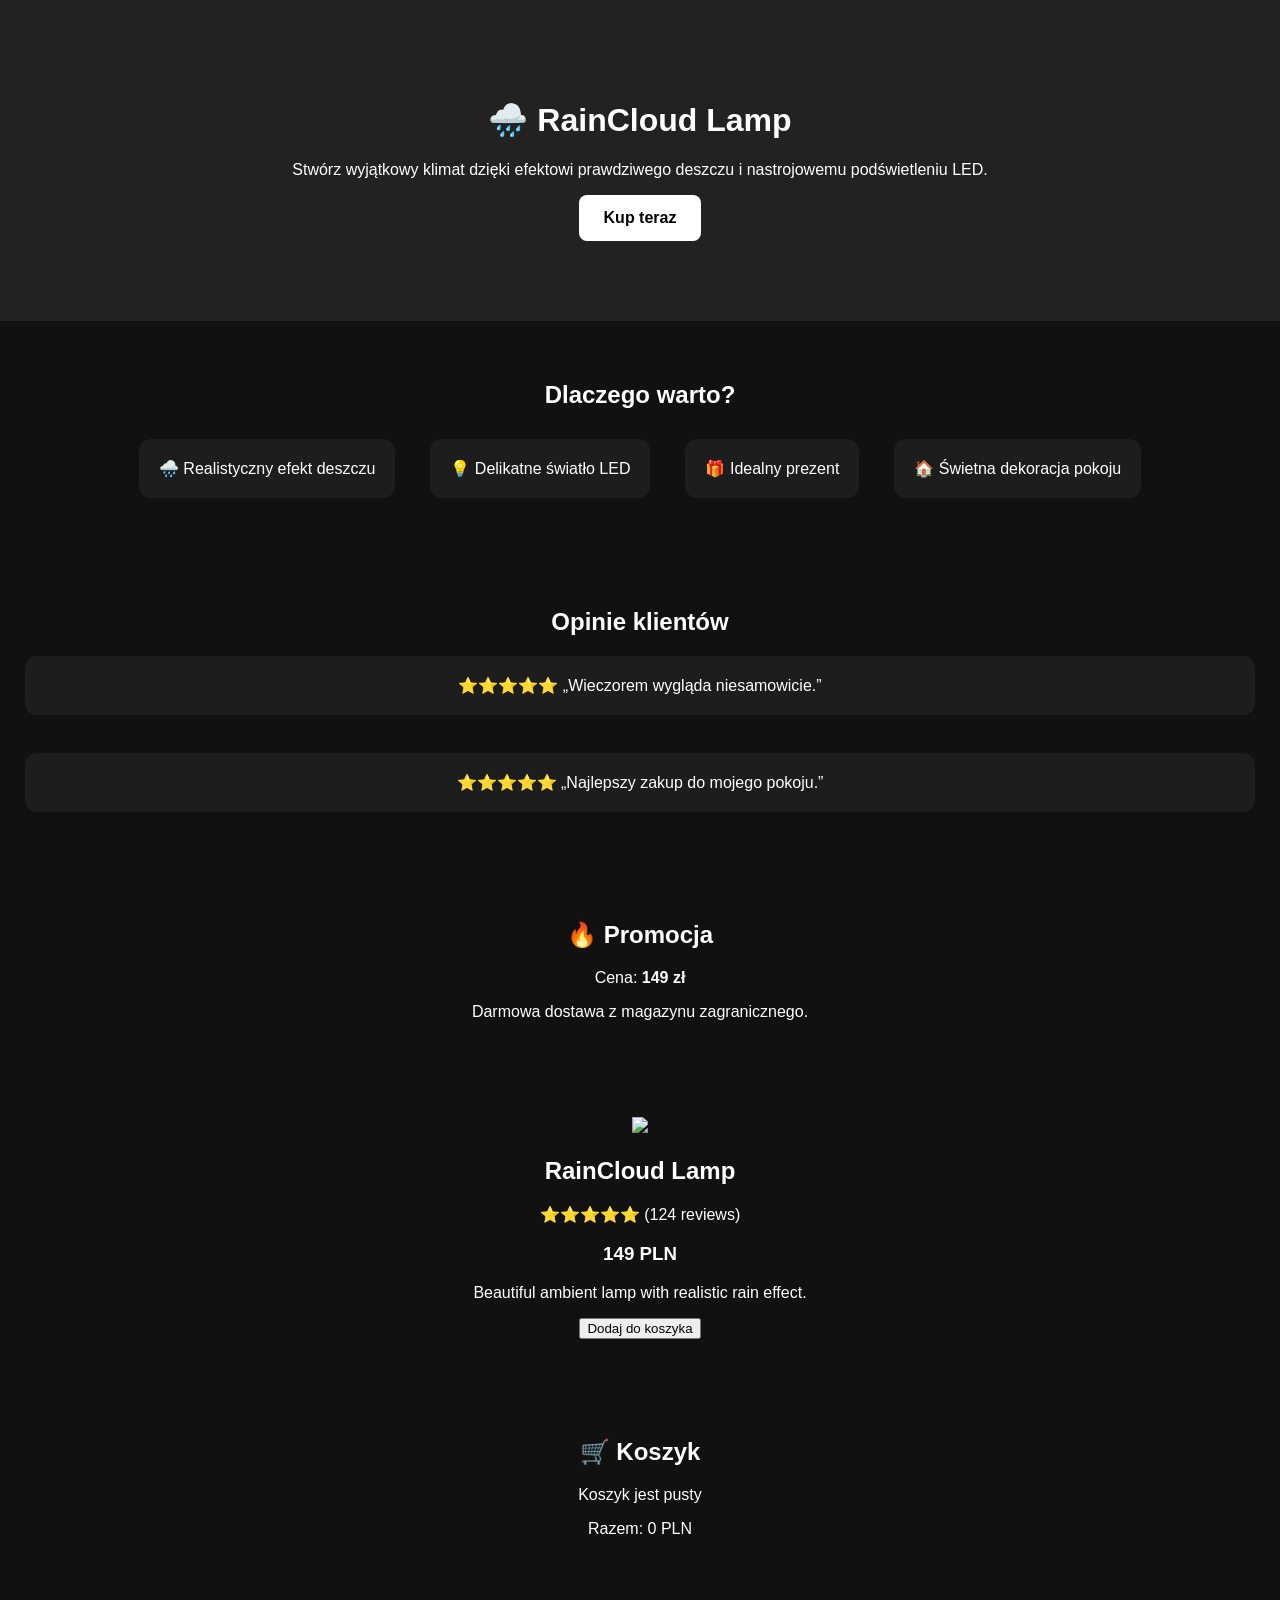
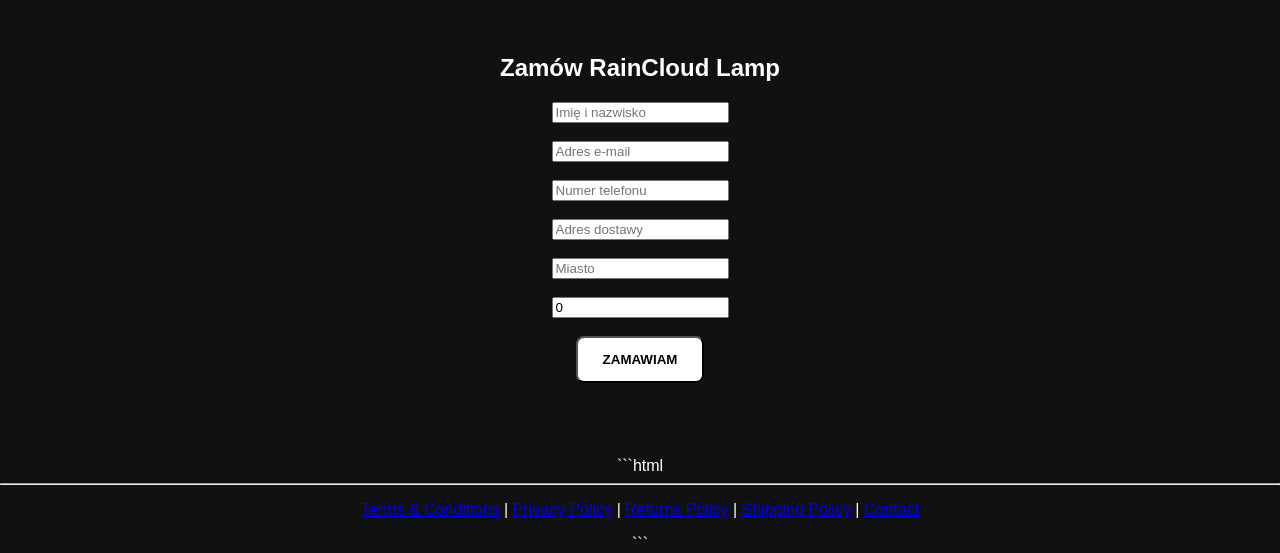
==== index.html @ 7358f39d "Update index.html" ====
<!DOCTYPE html>
<html lang="pl">
<head>
<meta charset="UTF-8">
<meta name="viewport" content="width=device-width, initial-scale=1.0">
<title>RainCloud Lamp</title>
<link rel="stylesheet" href="style.css">
</head>

<body>

<header class="hero">
<h1>🌧️ RainCloud Lamp</h1>
<p>Stwórz wyjątkowy klimat dzięki efektowi prawdziwego deszczu i nastrojowemu podświetleniu LED.</p>

<a class="btn" href="#buy">
Kup teraz
</a>

</header>

<section>

<h2>Dlaczego warto?</h2>

<div class="grid">

<div class="box">
🌧️ Realistyczny efekt deszczu
</div>

<div class="box">
💡 Delikatne światło LED
</div>

<div class="box">
🎁 Idealny prezent
</div>

<div class="box">
🏠 Świetna dekoracja pokoju
</div>

</div>

</section>

<section>

<h2>Opinie klientów</h2>

<div class="box">
⭐⭐⭐⭐⭐
„Wieczorem wygląda niesamowicie.”
</div>

<br>

<div class="box">
⭐⭐⭐⭐⭐
„Najlepszy zakup do mojego pokoju.”
</div>

</section>

<section>

<h2>🔥 Promocja</h2>

<p>
Cena: <b>149 zł</b>
</p>

<p>
Darmowa dostawa z magazynu zagranicznego.
</p>

</section>
<section id="product">

<img
src="https://via.placeholder.com/350x350"
id="product-image"
width="350">

<h2>RainCloud Lamp</h2>

<p>⭐⭐⭐⭐⭐ (124 reviews)</p>

<h3>149 PLN</h3>

<p>
Beautiful ambient lamp with realistic rain effect.
</p>

<button onclick="addToCart()">
Dodaj do koszyka
</button>

</section>

<section id="cart">

<h2>🛒 Koszyk</h2>

<p id="cart-items">
Koszyk jest pusty
</p>

<p id="cart-total">
Razem: 0 PLN
</p>

</section>
<section id="buy">

<h2>Zamów RainCloud Lamp</h2>

<form id="orderForm">

<input
type="text"
id="imie"
placeholder="Imię i nazwisko"
required>

<br><br>

<input
type="email"
id="email"
placeholder="Adres e-mail"
required>

<br><br>

<input
type="text"
id="telefon"
placeholder="Numer telefonu"
required>

<br><br>

<input
type="text"
id="adres"
placeholder="Adres dostawy"
required>

<br><br>

<input
type="text"
id="miasto"
placeholder="Miasto"
required>

<br><br>

<input
type="number"
id="ilosc"
value="0"
readonly
required>

<br><br>

<button
class="btn"
type="submit">

ZAMAWIAM

</button>

</form>

<br>

<p id="wynik"></p>

</section>

```html
<footer>

<hr>

<p>

<a href="terms.html">Terms & Conditions</a>

|

<a href="privacy.html">Privacy Policy</a>

|

<a href="returns.html">Returns Policy</a>

|

<a href="shipping.html">Shipping Policy</a>

|

<a href="contact.html">Contact</a>

</p>

</footer>
```

<script src="script.js"></script>

</body>
</html>
---- style.css ----
body{font-family:Arial;margin:0;background:#111;color:#fff;text-align:center}
.hero{padding:80px 20px;background:#222}
.grid{display:flex;justify-content:center;gap:15px;flex-wrap:wrap}
.box{background:#1d1d1d;padding:20px;border-radius:12px;margin:10px}
.btn{background:#fff;color:#000;padding:14px 25px;text-decoration:none;border-radius:8px;font-weight:bold;display:inline-block}
section{padding:40px 15px}
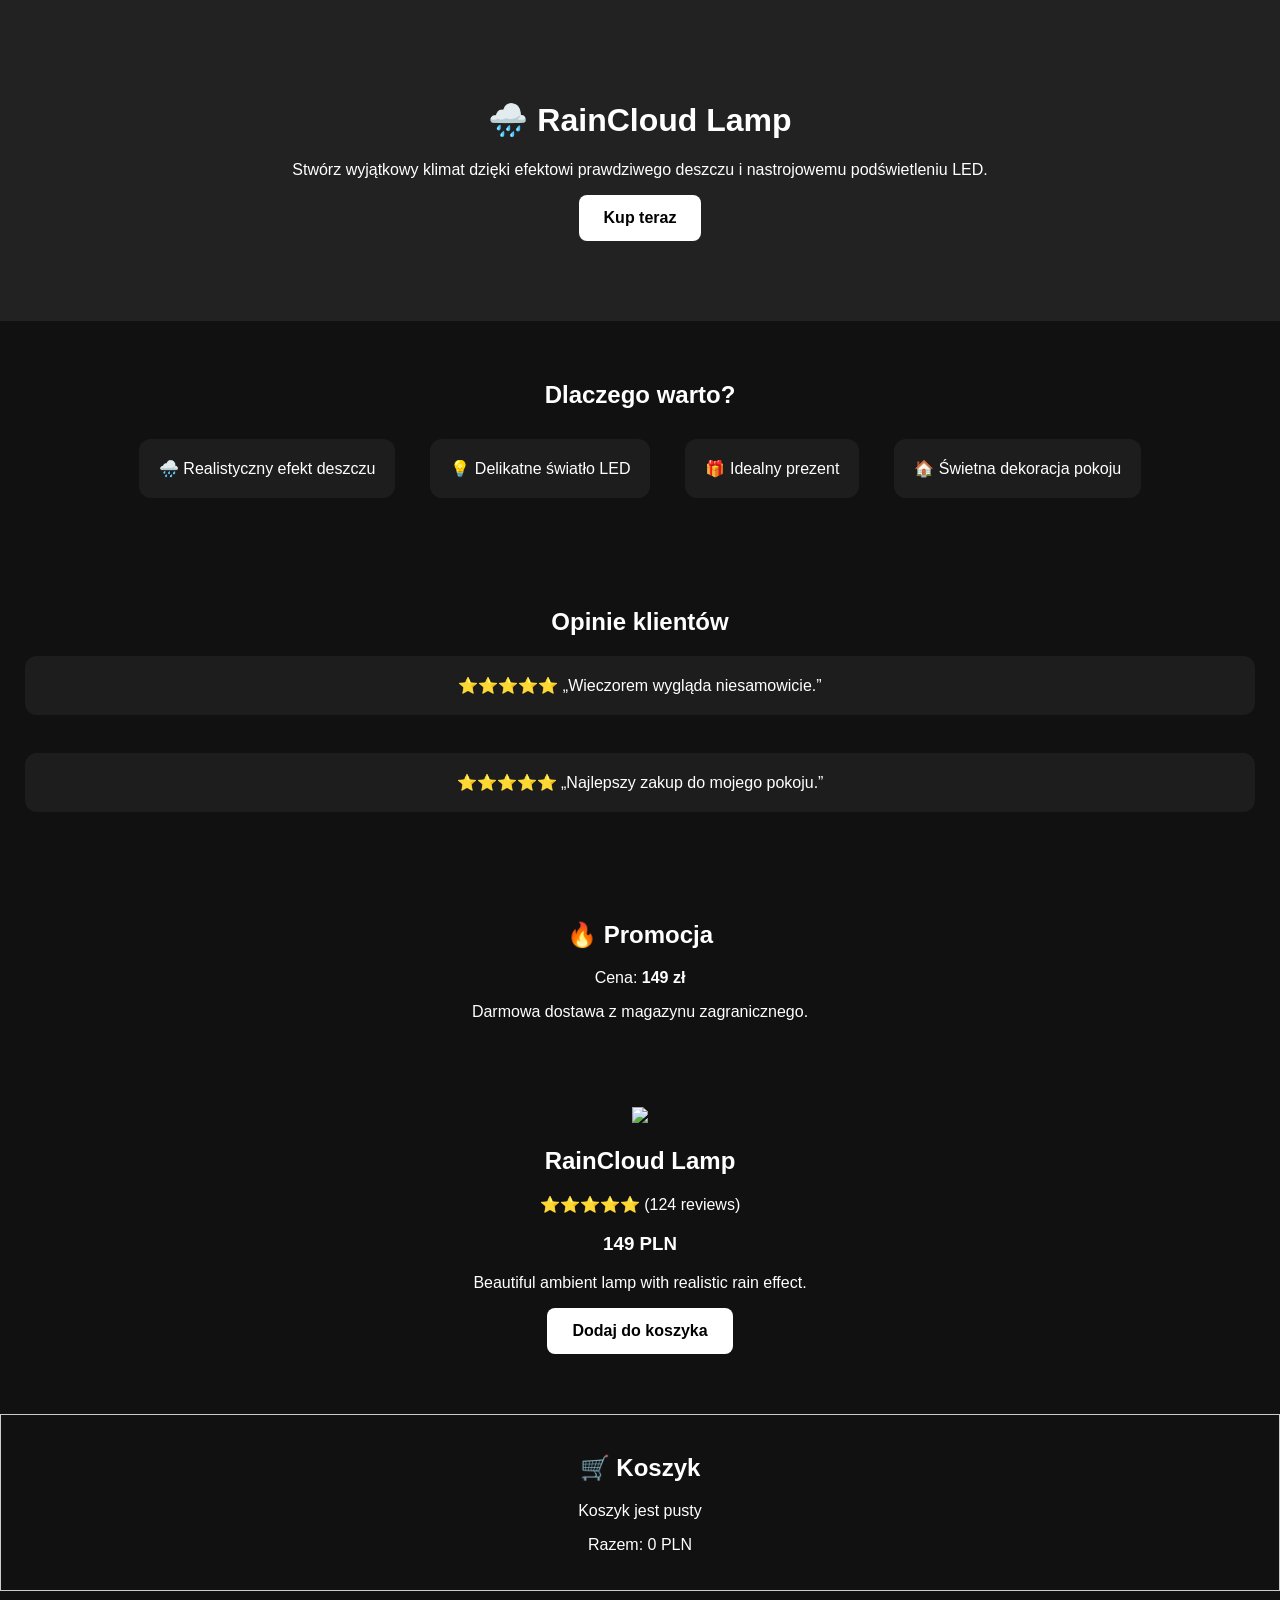
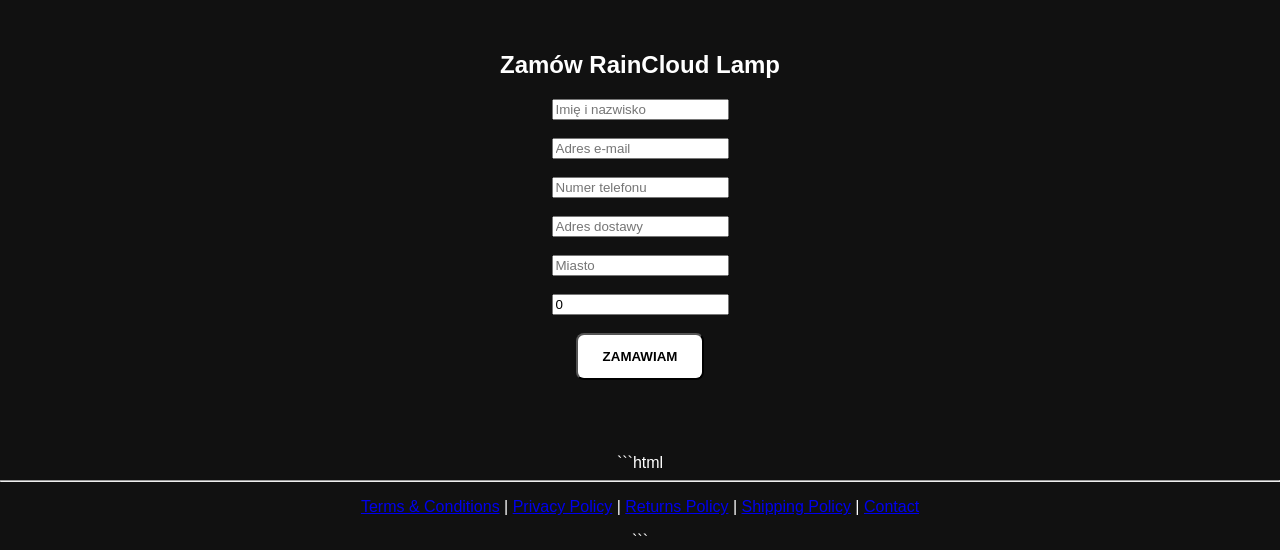
==== commit 95921690: "Update index.html" ====
--- a/index.html
+++ b/index.html
@@ -93,10 +93,9 @@
 Beautiful ambient lamp with realistic rain effect.
 </p>
 
-<button onclick="addToCart()">
+<a class="btn" href="cart.html">
 Dodaj do koszyka
-</button>
-
+</a>
 </section>
 
 <section id="cart">
--- a/style.css
+++ b/style.css
@@ -3,4 +3,20 @@
 .grid{display:flex;justify-content:center;gap:15px;flex-wrap:wrap}
 .box{background:#1d1d1d;padding:20px;border-radius:12px;margin:10px}
 .btn{background:#fff;color:#000;padding:14px 25px;text-decoration:none;border-radius:8px;font-weight:bold;display:inline-block}
-section{padding:40px 15px}+section{padding:40px 15px}
+#product{
+text-align:center;
+padding:30px;
+}
+
+#cart{
+margin-top:30px;
+padding:20px;
+border:1px solid #ccc;
+text-align:center;
+}
+
+button{
+padding:12px 20px;
+cursor:pointer;
+}
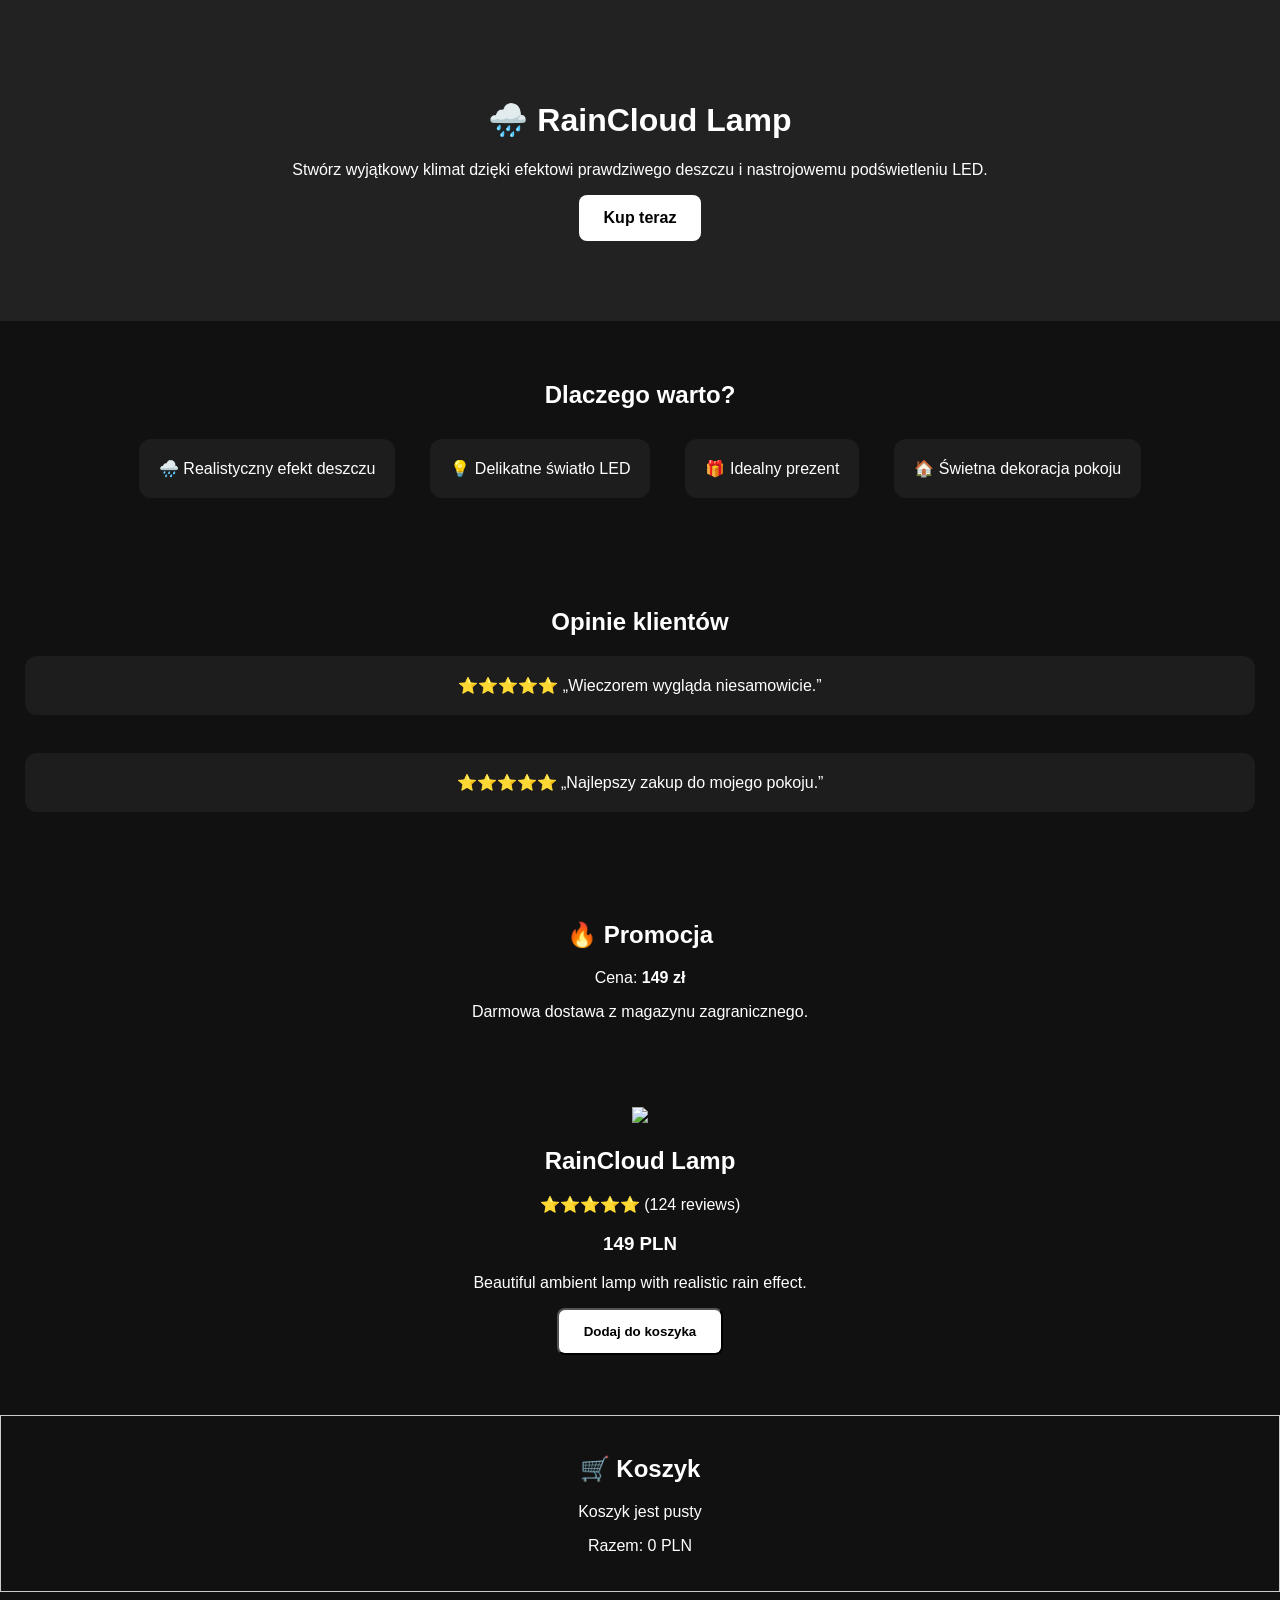
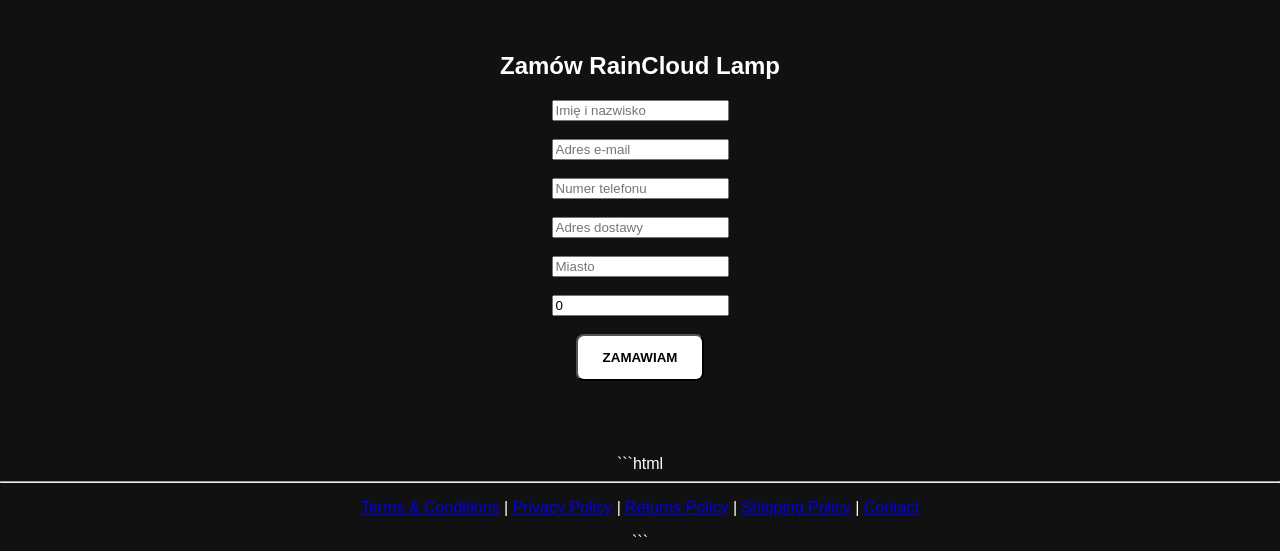
==== commit d90b3dab: "Update index.html" ====
--- a/index.html
+++ b/index.html
@@ -93,9 +93,13 @@
 Beautiful ambient lamp with realistic rain effect.
 </p>
 
-<a class="btn" href="cart.html">
+<button
+class="btn"
+onclick="addToCart()">
+
 Dodaj do koszyka
-</a>
+
+</button>
 </section>
 
 <section id="cart">
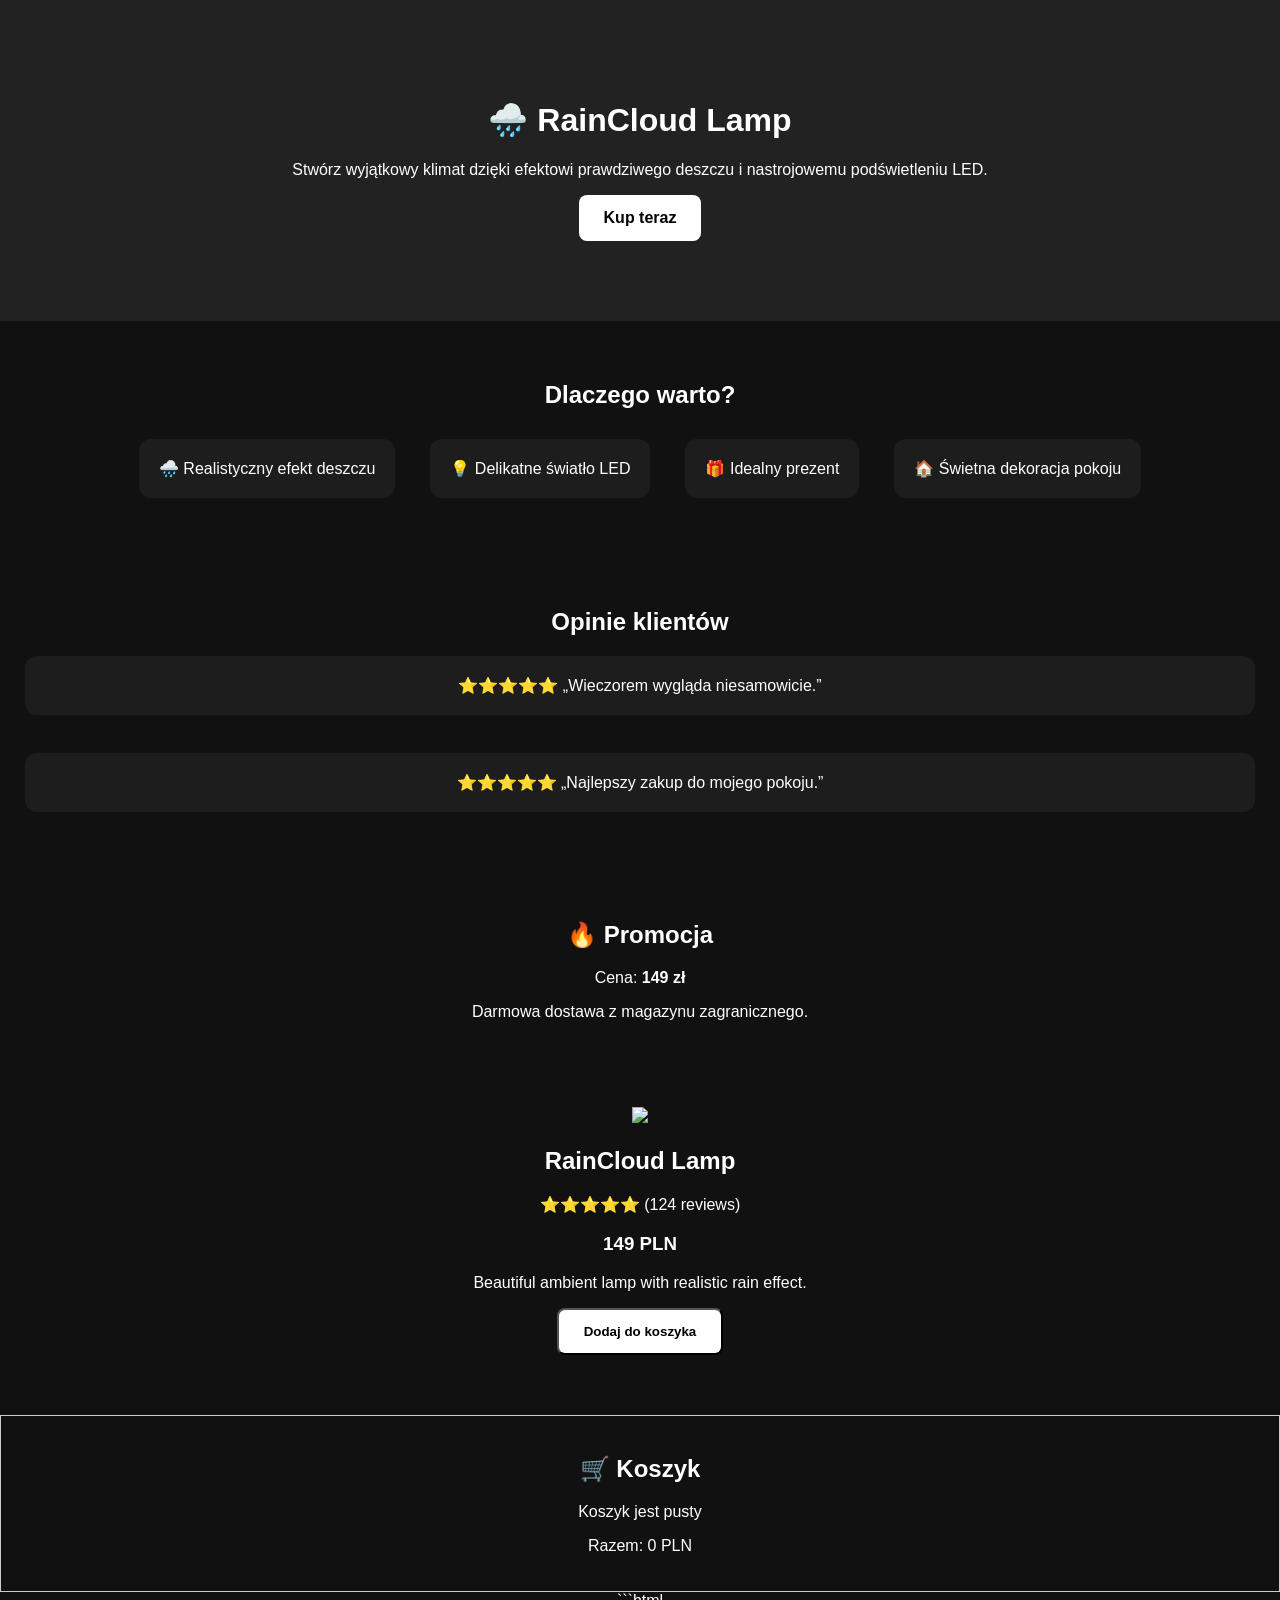
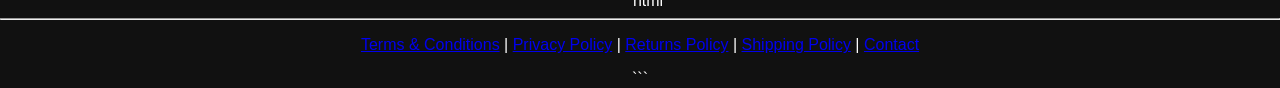
==== commit 10141503: "Update index.html" ====
--- a/index.html
+++ b/index.html
@@ -115,76 +115,7 @@
 </p>
 
 </section>
-<section id="buy">
 
-<h2>Zamów RainCloud Lamp</h2>
-
-<form id="orderForm">
-
-<input
-type="text"
-id="imie"
-placeholder="Imię i nazwisko"
-required>
-
-<br><br>
-
-<input
-type="email"
-id="email"
-placeholder="Adres e-mail"
-required>
-
-<br><br>
-
-<input
-type="text"
-id="telefon"
-placeholder="Numer telefonu"
-required>
-
-<br><br>
-
-<input
-type="text"
-id="adres"
-placeholder="Adres dostawy"
-required>
-
-<br><br>
-
-<input
-type="text"
-id="miasto"
-placeholder="Miasto"
-required>
-
-<br><br>
-
-<input
-type="number"
-id="ilosc"
-value="0"
-readonly
-required>
-
-<br><br>
-
-<button
-class="btn"
-type="submit">
-
-ZAMAWIAM
-
-</button>
-
-</form>
-
-<br>
-
-<p id="wynik"></p>
-
-</section>
 
 ```html
 <footer>
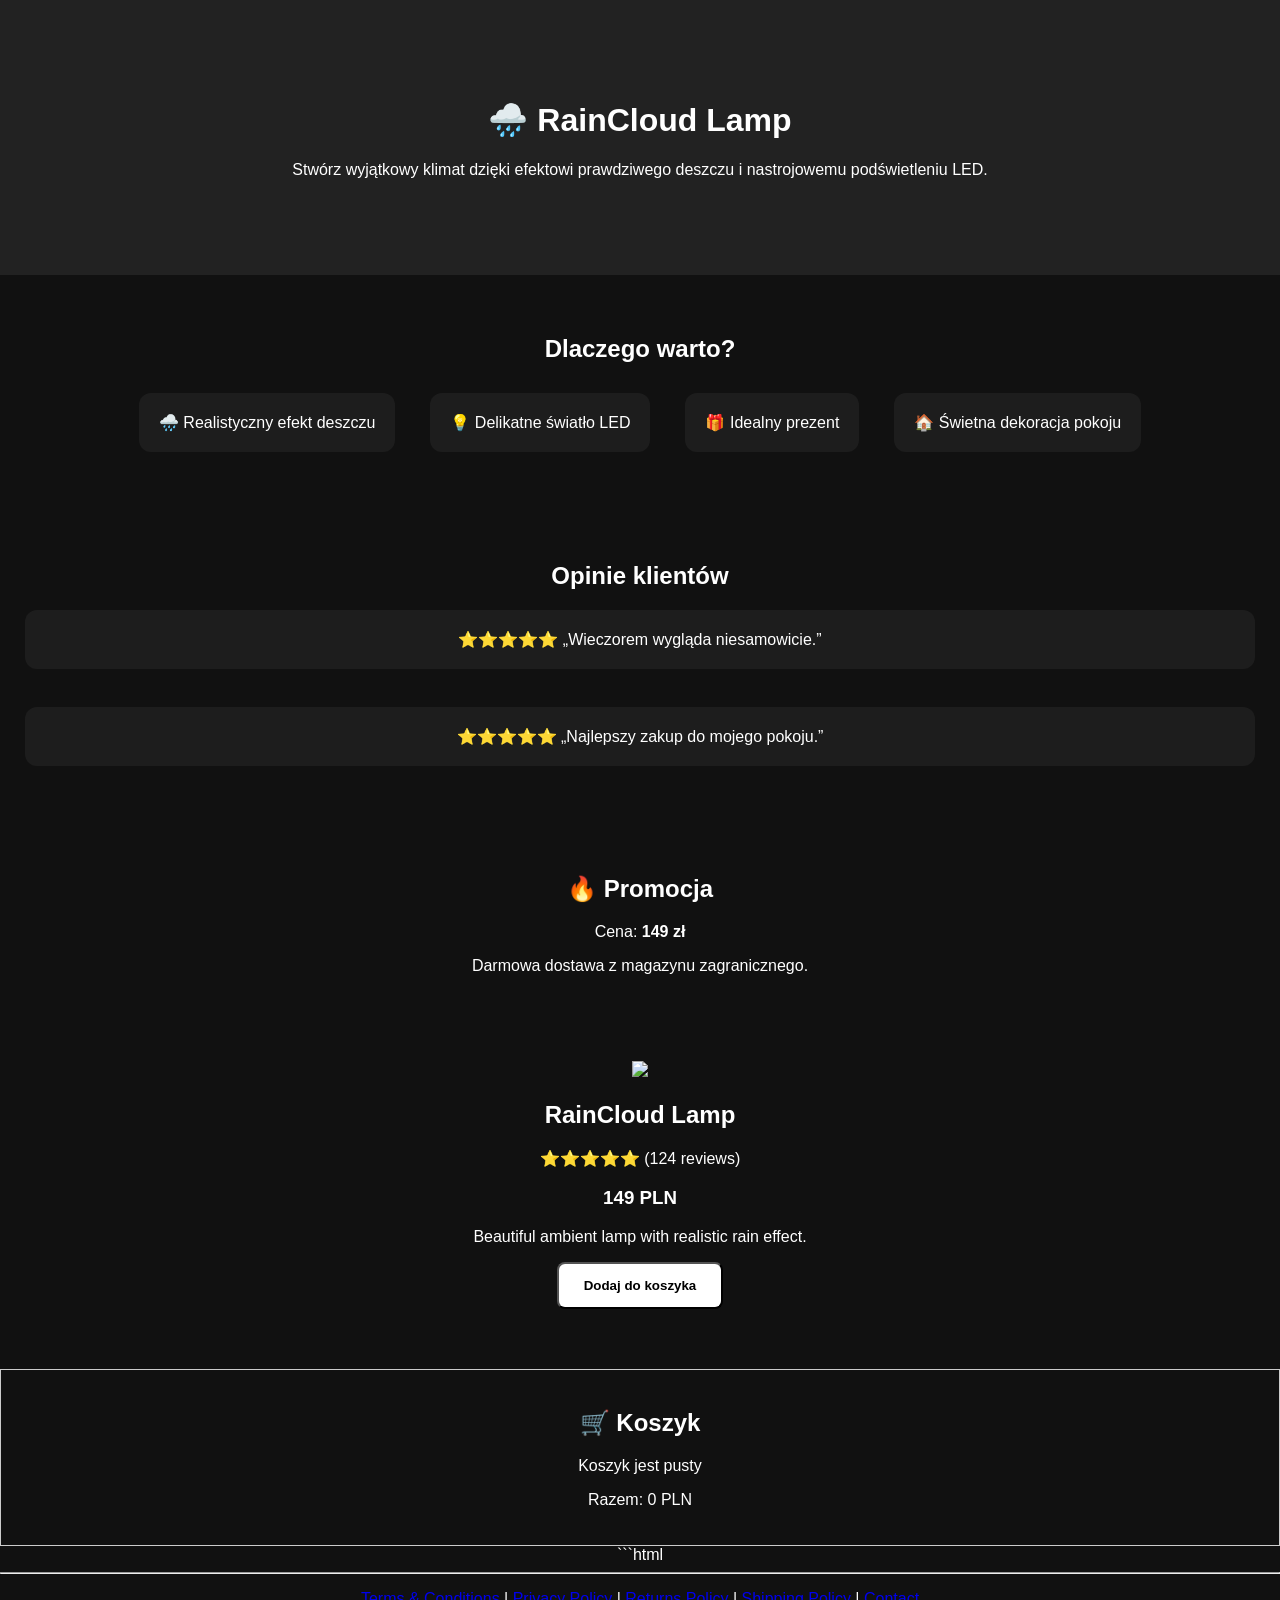
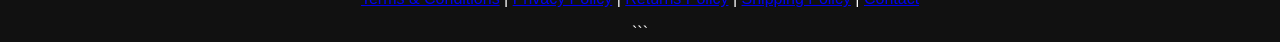
==== commit 4b78fd9b: "Update index.html" ====
--- a/index.html
+++ b/index.html
@@ -13,9 +13,7 @@
 <h1>🌧️ RainCloud Lamp</h1>
 <p>Stwórz wyjątkowy klimat dzięki efektowi prawdziwego deszczu i nastrojowemu podświetleniu LED.</p>
 
-<a class="btn" href="#buy">
-Kup teraz
-</a>
+
 
 </header>
 
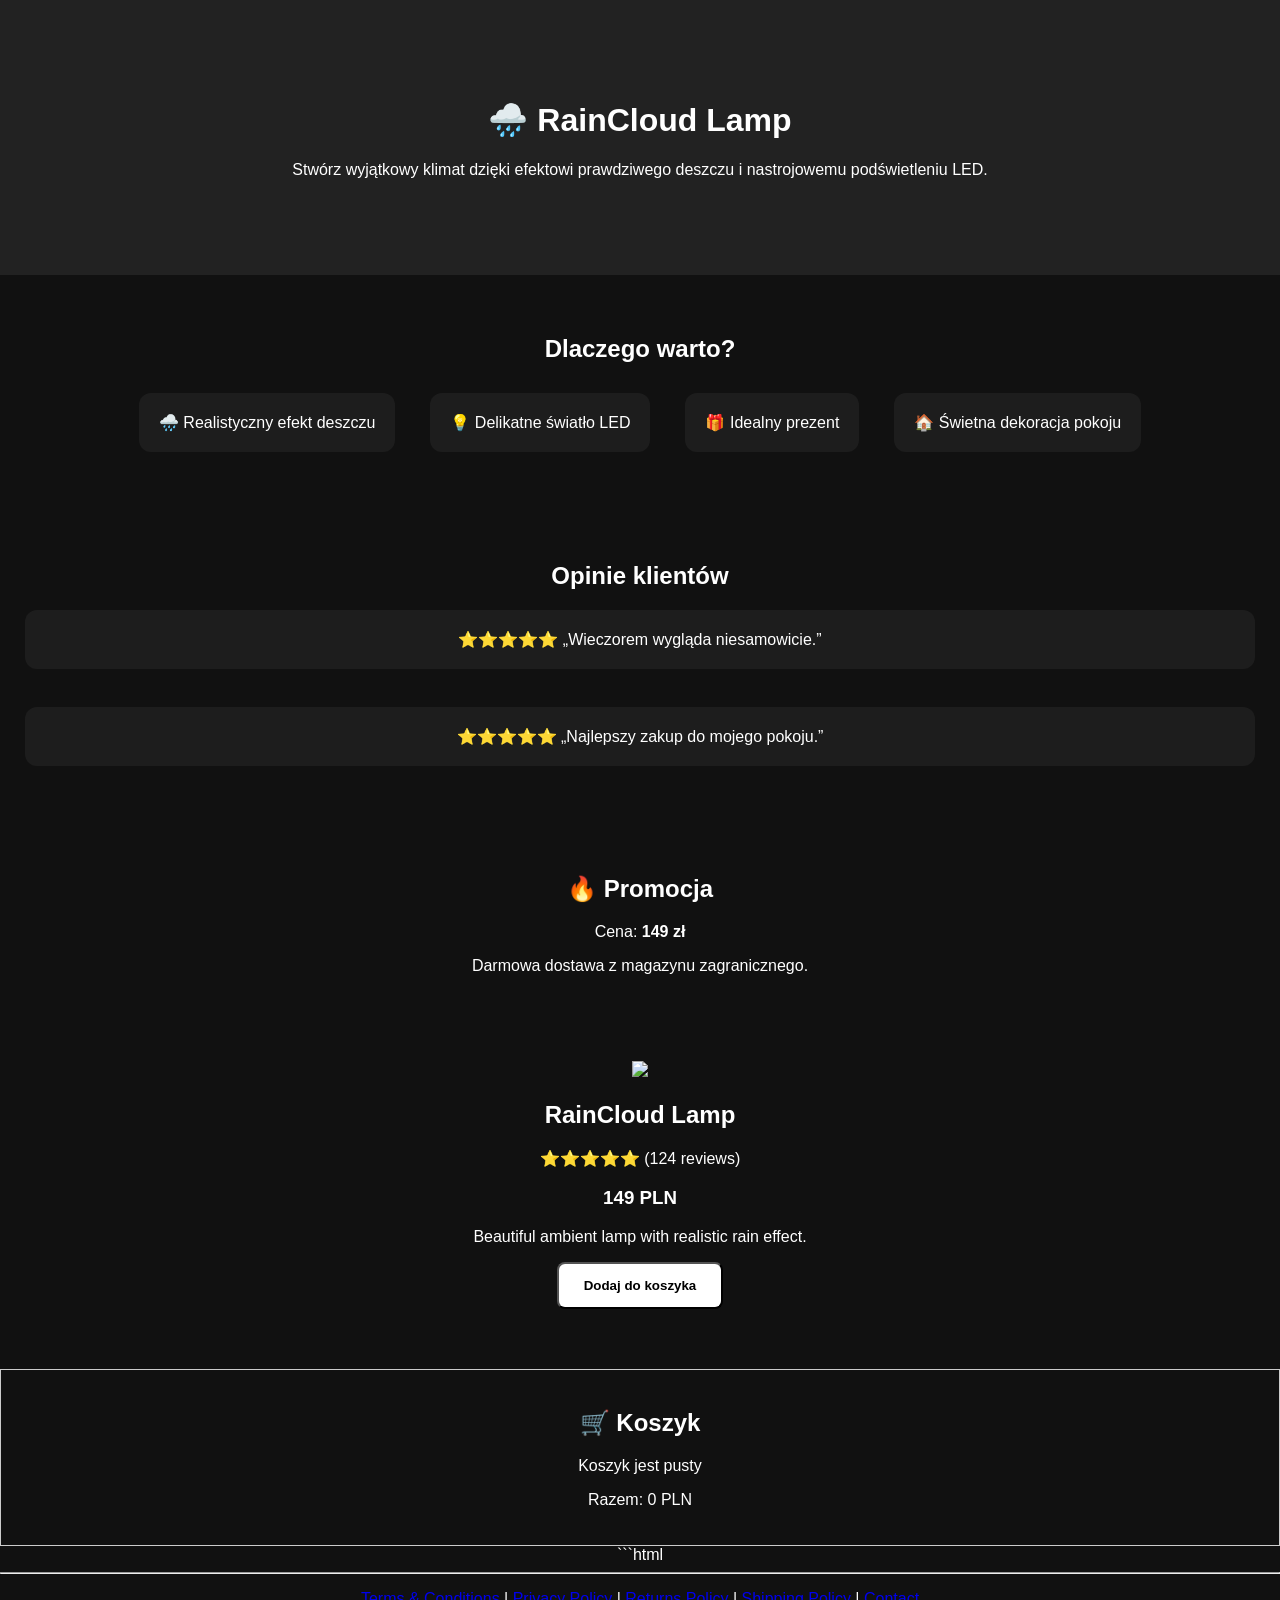
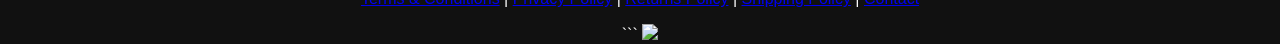
==== commit e3c14c4f: "Update index.html" ====
--- a/index.html
+++ b/index.html
@@ -78,7 +78,7 @@
 
 <img
 src="https://via.placeholder.com/350x350"
-id="product-image"
+id=rainlamp.avif
 width="350">
 
 <h2>RainCloud Lamp</h2>
@@ -149,3 +149,6 @@
 
 </body>
 </html>
+<img
+src="raincloud.jpg"
+class="produkt">
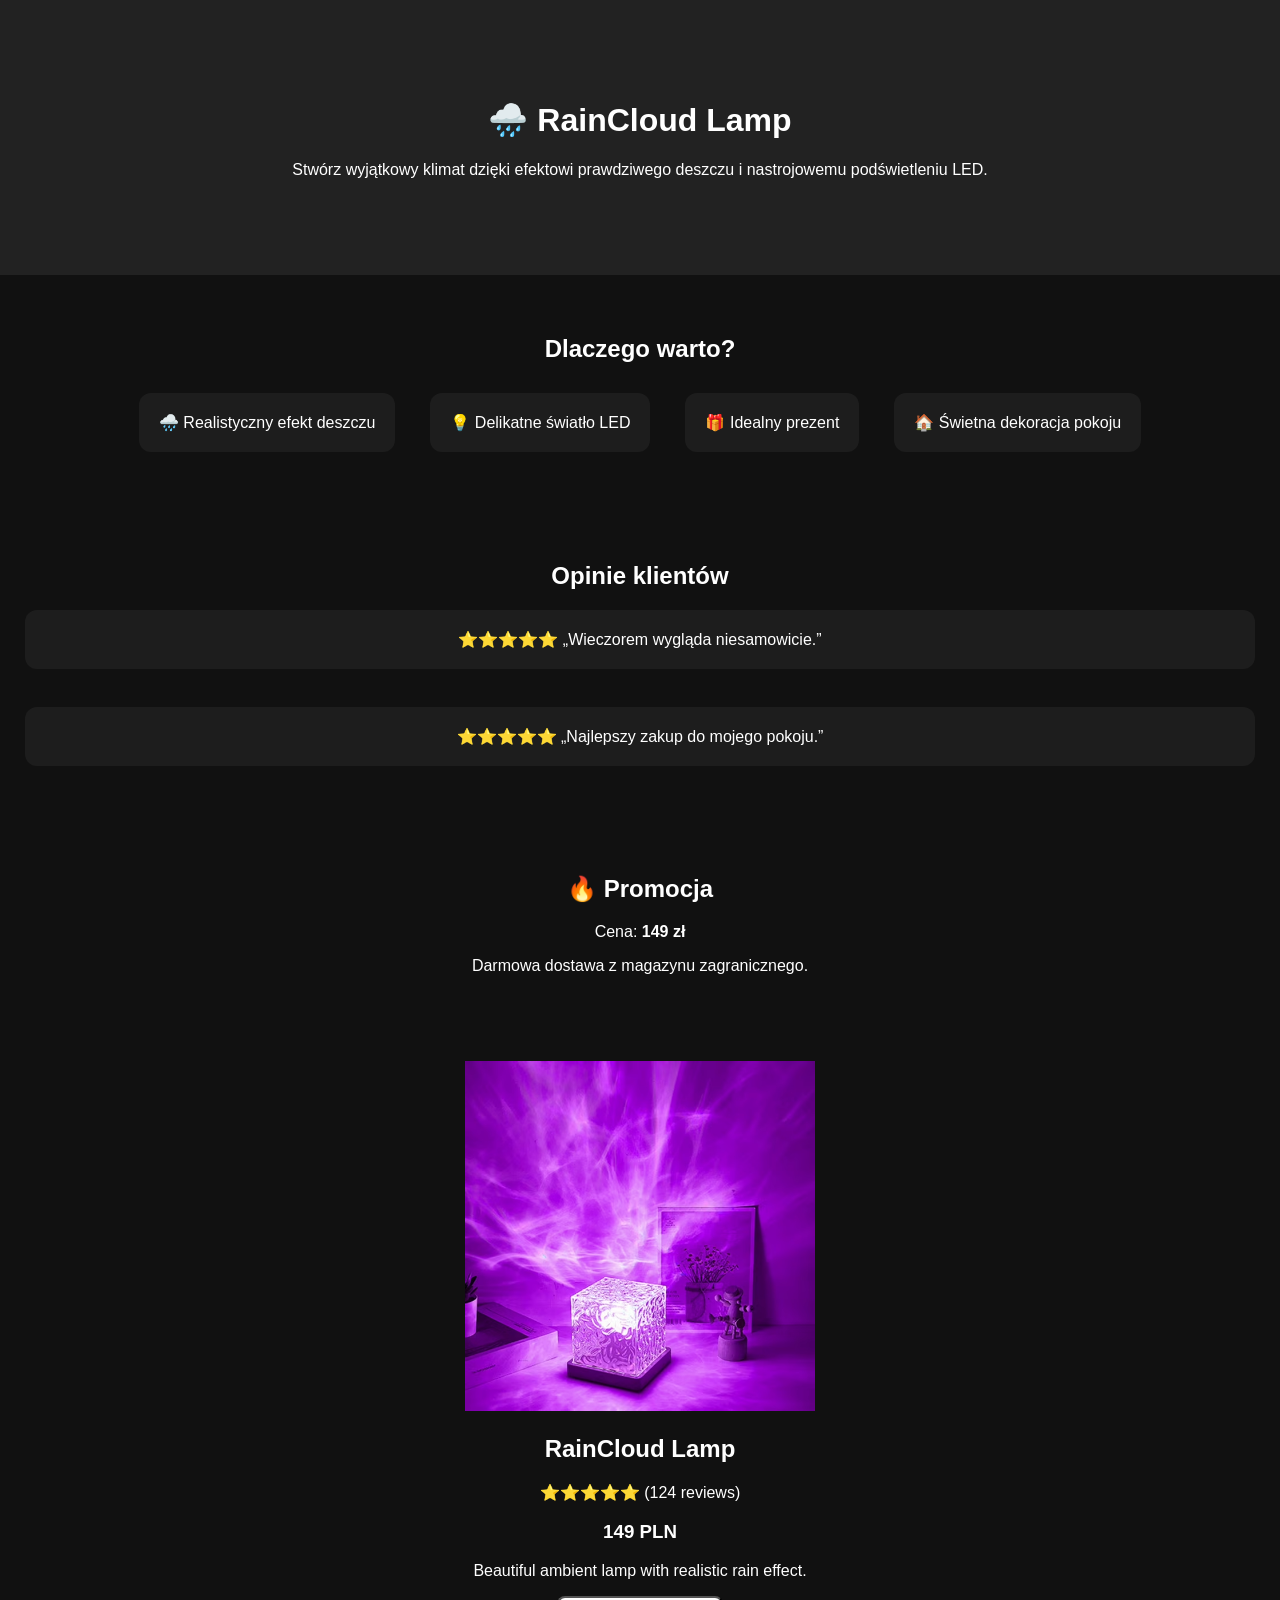
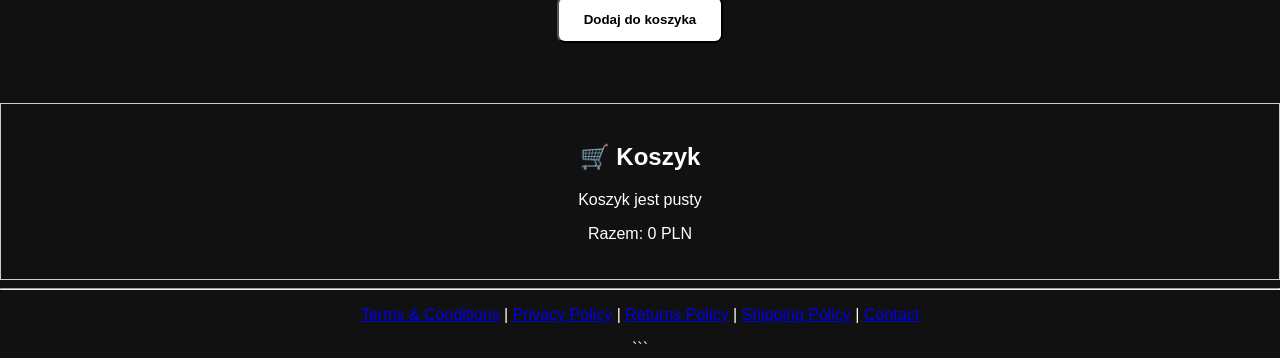
==== commit d193410f: "Update index.html" ====
--- a/index.html
+++ b/index.html
@@ -77,8 +77,7 @@
 <section id="product">
 
 <img
-src="https://via.placeholder.com/350x350"
-id=rainlamp.avif
+src="rainlamp.avif"
 width="350">
 
 <h2>RainCloud Lamp</h2>
@@ -115,7 +114,7 @@
 </section>
 
 
-```html
+
 <footer>
 
 <hr>
@@ -149,6 +148,3 @@
 
 </body>
 </html>
-<img
-src="raincloud.jpg"
-class="produkt">
--- a/style.css
+++ b/style.css
@@ -20,3 +20,12 @@
 padding:12px 20px;
 cursor:pointer;
 }
+.produkt{
+
+width:350px;
+
+border-radius:20px;
+
+box-shadow:0px 5px 20px rgba(0,0,0,0.2);
+
+}
